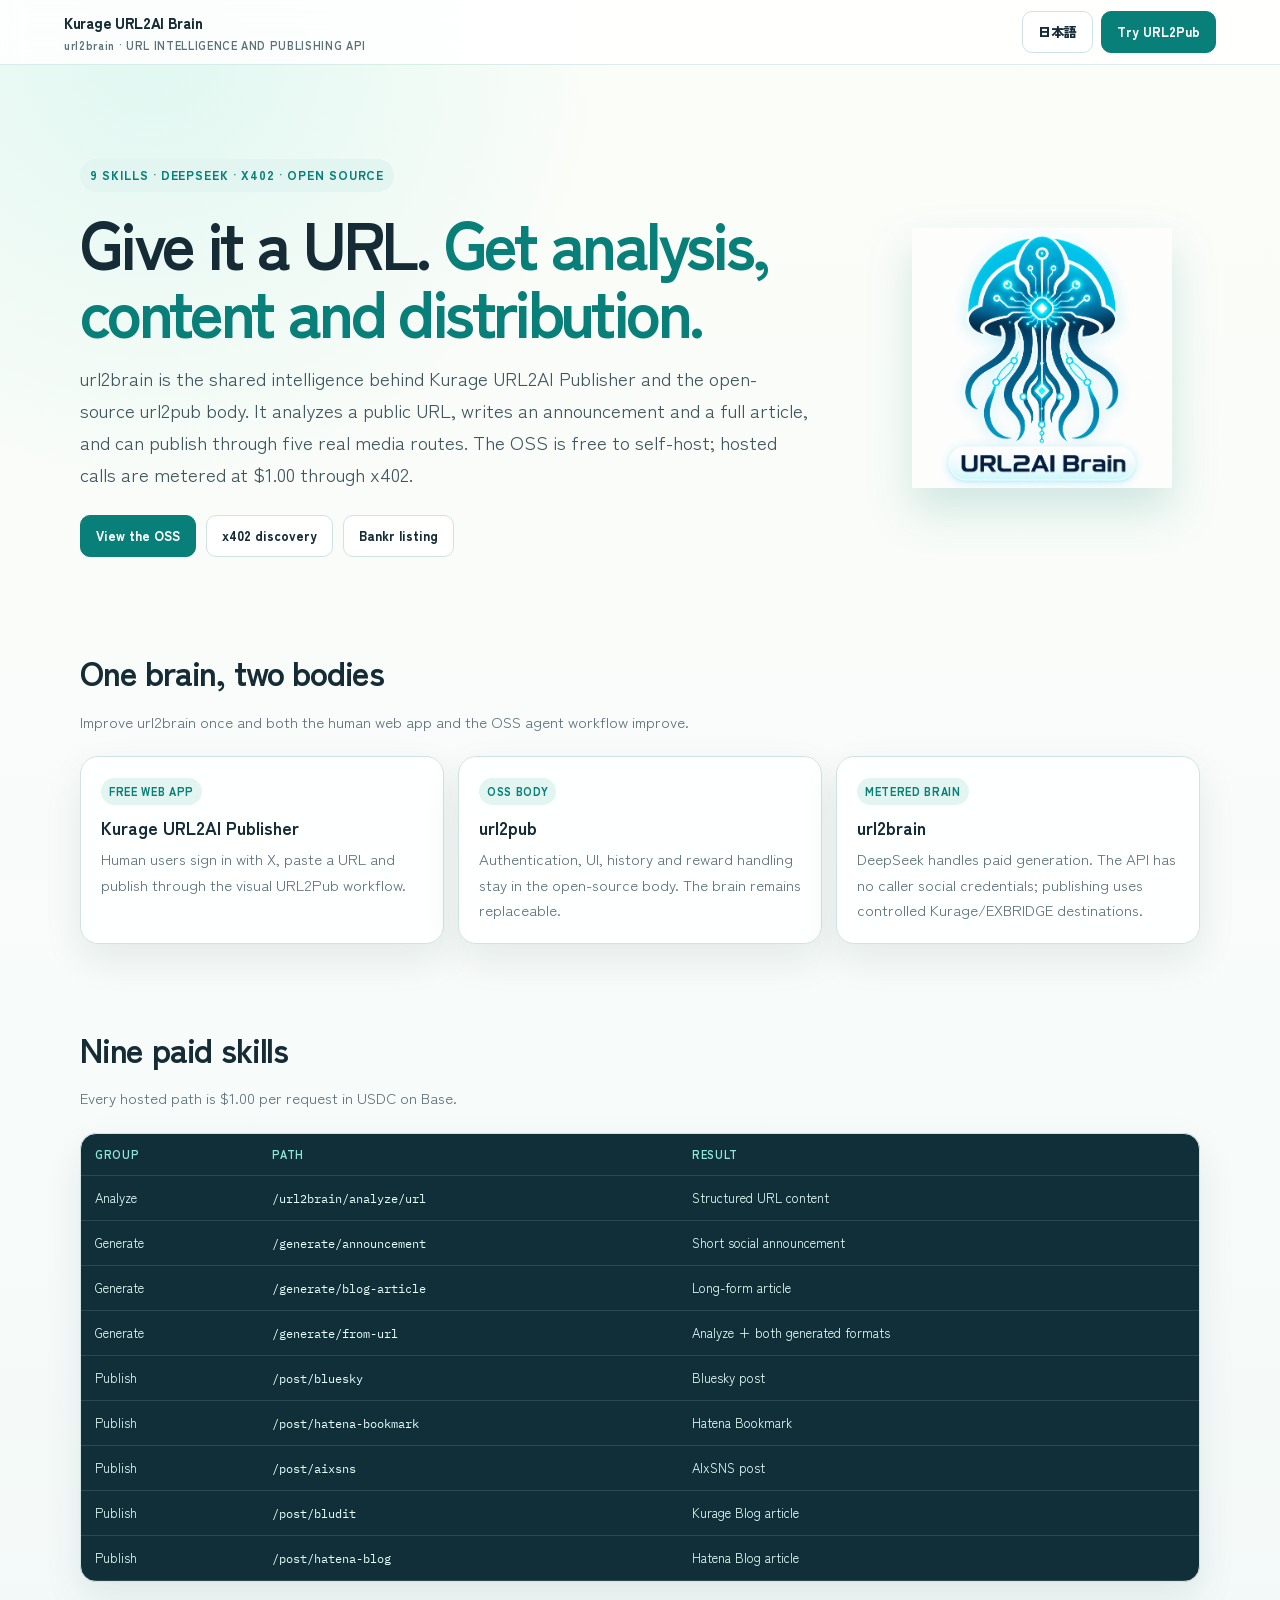
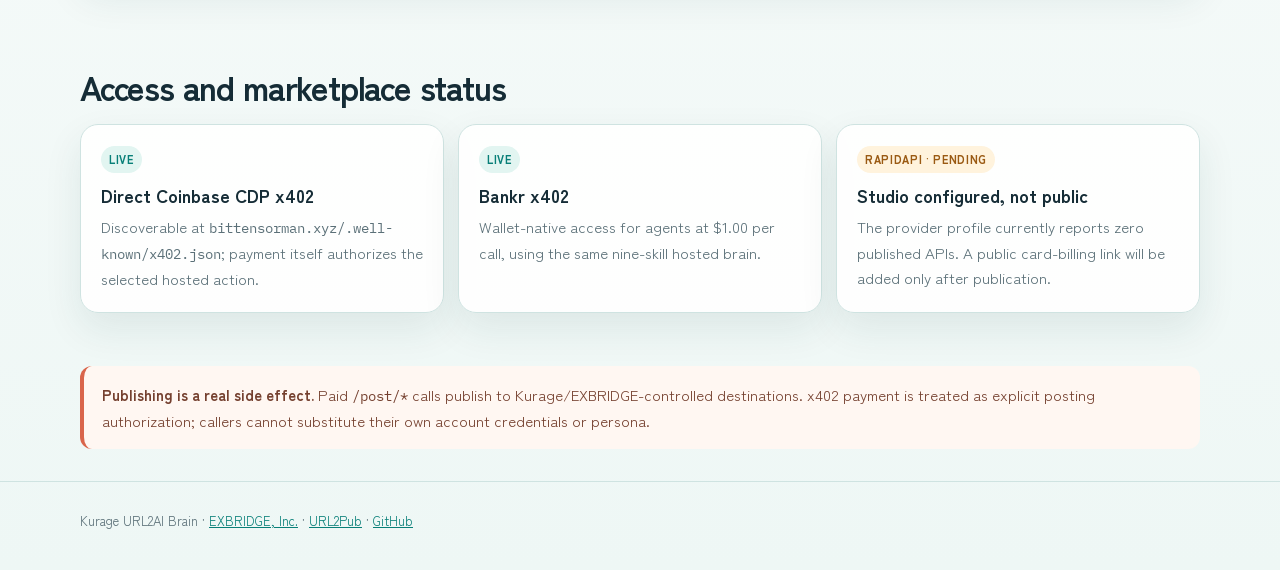
==== landing/index.html @ d59b26c5 "feat: add bilingual url2brain product landing" ====
<!doctype html>
<html lang="en">
<head>
<meta charset="utf-8">
<meta name="viewport" content="width=device-width,initial-scale=1">
<title>Kurage URL2AI Brain — URL analysis, content generation and publishing API</title>
<meta name="description" content="Nine URL intelligence and publishing skills: analyze a URL, generate announcements and articles, and publish through five media. Open source, DeepSeek-powered paid x402 API, and the brain behind URL2Pub.">
<link rel="canonical" href="https://url2brain.exbridge.jp/">
<link rel="alternate" hreflang="ja" href="https://url2brain.exbridge.jp/url2brain.html">
<meta property="og:title" content="Kurage URL2AI Brain">
<meta property="og:description" content="OSS body. DeepSeek-powered metered brain. Nine URL analysis, generation and publishing skills.">
<meta property="og:url" content="https://url2brain.exbridge.jp/">
<meta property="og:image" content="https://url2brain.exbridge.jp/assets/icon.png">
<link rel="preconnect" href="https://fonts.googleapis.com">
<link rel="preconnect" href="https://fonts.gstatic.com" crossorigin>
<link href="https://fonts.googleapis.com/css2?family=IBM+Plex+Mono:wght@500&family=Zen+Kaku+Gothic+New:wght@400;500;700;900&display=swap" rel="stylesheet">
<link rel="stylesheet" href="assets/style.css">
</head>
<body>
<header>
  <div class="brand">Kurage URL2AI Brain<small>url2brain · URL INTELLIGENCE AND PUBLISHING API</small></div>
  <nav class="nav">
    <a class="btn" href="url2brain.html">日本語</a>
    <a class="btn primary" href="https://url2ai.exbridge.jp/">Try URL2Pub</a>
  </nav>
</header>
<main class="wrap">
  <div class="hero">
    <div>
      <span class="eyebrow">9 SKILLS · DEEPSEEK · X402 · OPEN SOURCE</span>
      <h1>Give it a URL. <em>Get analysis, content and distribution.</em></h1>
      <p class="lead">url2brain is the shared intelligence behind Kurage URL2AI Publisher and the
      open-source url2pub body. It analyzes a public URL, writes an announcement and a full article,
      and can publish through five real media routes. The OSS is free to self-host; hosted calls are
      metered at $1.00 through x402.</p>
      <div class="actions">
        <a class="btn primary" href="https://github.com/katsushi2441/url2brain">View the OSS</a>
        <a class="btn" href="https://bittensorman.xyz/.well-known/x402.json">x402 discovery</a>
        <a class="btn" href="https://x402.bankr.bot/0x444fadbd6e1fed0cfbf7613b6c9f91b9021eecbd/url2brain">Bankr listing</a>
      </div>
    </div>
    <img src="assets/icon.png" alt="Kurage URL2AI Brain icon">
  </div>

  <section>
    <h2>One brain, two bodies</h2>
    <p class="sub">Improve url2brain once and both the human web app and the OSS agent workflow improve.</p>
    <div class="grid">
      <article class="card"><span class="tag">FREE WEB APP</span><h3>Kurage URL2AI Publisher</h3><p>Human users sign in with X, paste a URL and publish through the visual URL2Pub workflow.</p></article>
      <article class="card"><span class="tag">OSS BODY</span><h3>url2pub</h3><p>Authentication, UI, history and reward handling stay in the open-source body. The brain remains replaceable.</p></article>
      <article class="card"><span class="tag">METERED BRAIN</span><h3>url2brain</h3><p>DeepSeek handles paid generation. The API has no caller social credentials; publishing uses controlled Kurage/EXBRIDGE destinations.</p></article>
    </div>
  </section>

  <section>
    <h2>Nine paid skills</h2>
    <p class="sub">Every hosted path is $1.00 per request in USDC on Base.</p>
    <div class="paths">
      <table>
        <thead><tr><th>Group</th><th>Path</th><th>Result</th></tr></thead>
        <tbody>
          <tr><td>Analyze</td><td><code>/url2brain/analyze/url</code></td><td>Structured URL content</td></tr>
          <tr><td>Generate</td><td><code>/generate/announcement</code></td><td>Short social announcement</td></tr>
          <tr><td>Generate</td><td><code>/generate/blog-article</code></td><td>Long-form article</td></tr>
          <tr><td>Generate</td><td><code>/generate/from-url</code></td><td>Analyze + both generated formats</td></tr>
          <tr><td>Publish</td><td><code>/post/bluesky</code></td><td>Bluesky post</td></tr>
          <tr><td>Publish</td><td><code>/post/hatena-bookmark</code></td><td>Hatena Bookmark</td></tr>
          <tr><td>Publish</td><td><code>/post/aixsns</code></td><td>AIxSNS post</td></tr>
          <tr><td>Publish</td><td><code>/post/bludit</code></td><td>Kurage Blog article</td></tr>
          <tr><td>Publish</td><td><code>/post/hatena-blog</code></td><td>Hatena Blog article</td></tr>
        </tbody>
      </table>
    </div>
  </section>

  <section>
    <h2>Access and marketplace status</h2>
    <div class="grid">
      <article class="card"><span class="tag">LIVE</span><h3>Direct Coinbase CDP x402</h3><p>Discoverable at <code>bittensorman.xyz/.well-known/x402.json</code>; payment itself authorizes the selected hosted action.</p></article>
      <article class="card"><span class="tag">LIVE</span><h3>Bankr x402</h3><p>Wallet-native access for agents at $1.00 per call, using the same nine-skill hosted brain.</p></article>
      <article class="card"><span class="tag pending">RAPIDAPI · PENDING</span><h3>Studio configured, not public</h3><p>The provider profile currently reports zero published APIs. A public card-billing link will be added only after publication.</p></article>
    </div>
  </section>

  <p class="notice"><strong>Publishing is a real side effect.</strong> Paid <code>/post/*</code>
  calls publish to Kurage/EXBRIDGE-controlled destinations. x402 payment is treated as explicit
  posting authorization; callers cannot substitute their own account credentials or persona.</p>
</main>
<footer><div class="wrap">Kurage URL2AI Brain · <a href="https://exbridge.jp/">EXBRIDGE, Inc.</a> · <a href="https://url2ai.exbridge.jp/">URL2Pub</a> · <a href="https://github.com/katsushi2441/url2brain">GitHub</a></div></footer>
</body>
</html>
---- landing/assets/style.css ----
:root {
  --paper: #f7fbfa;
  --surface: #ffffff;
  --ink: #152c36;
  --muted: #5b7078;
  --line: #cfe3e1;
  --accent: #087f78;
  --accent-soft: #e2f5f1;
  --navy: #173f5f;
  --coral: #d9654b;
  --shadow: 0 16px 38px rgba(18, 67, 70, .09);
}
* { box-sizing: border-box; }
html { scroll-behavior: smooth; }
body {
  margin: 0;
  color: var(--ink);
  background:
    radial-gradient(circle at 12% 2%, rgba(45, 212, 191, .13), transparent 28rem),
    linear-gradient(180deg, #fbfdf8 0%, var(--paper) 56%, #eef7f5 100%);
  font-family: "Zen Kaku Gothic New", sans-serif;
  font-size: 15px;
  line-height: 1.7;
}
a { color: var(--accent); }
header {
  min-height: 62px;
  display: flex;
  align-items: center;
  justify-content: space-between;
  gap: 20px;
  padding: 10px clamp(20px, 5vw, 72px);
  border-bottom: 1px solid rgba(8, 127, 120, .15);
  background: rgba(255, 255, 255, .86);
  backdrop-filter: blur(12px);
}
.brand { font-weight: 900; letter-spacing: -.02em; }
.brand small { display: block; color: var(--muted); font-size: 11px; font-weight: 600; letter-spacing: .06em; }
.nav { display: flex; gap: 8px; flex-wrap: wrap; }
.wrap { width: min(1120px, calc(100% - 32px)); margin: 0 auto; }
.hero {
  display: grid;
  grid-template-columns: 1.5fr .65fr;
  align-items: center;
  gap: clamp(24px, 6vw, 72px);
  padding: clamp(54px, 8vw, 94px) 0 48px;
}
.eyebrow {
  display: inline-flex;
  align-items: center;
  gap: 8px;
  padding: 6px 10px;
  border-radius: 999px;
  background: var(--accent-soft);
  color: var(--accent);
  font-size: 12px;
  font-weight: 800;
  letter-spacing: .08em;
}
h1 { margin: 16px 0 18px; font-size: clamp(36px, 5.5vw, 66px); line-height: 1.03; letter-spacing: -.055em; }
h1 em { color: var(--accent); font-style: normal; }
.lead { max-width: 760px; margin: 0; color: #3d555e; font-size: clamp(16px, 1.6vw, 19px); }
.hero img {
  display: block;
  width: min(100%, 260px);
  margin: auto;
  filter: drop-shadow(0 22px 22px rgba(8, 127, 120, .17));
}
.actions { display: flex; gap: 10px; flex-wrap: wrap; margin-top: 24px; }
.btn {
  display: inline-flex;
  align-items: center;
  min-height: 40px;
  padding: 9px 15px;
  border: 1px solid var(--line);
  border-radius: 10px;
  background: var(--surface);
  color: var(--ink);
  font-size: 13px;
  font-weight: 800;
  text-decoration: none;
}
.btn.primary { border-color: var(--accent); background: var(--accent); color: #fff; }
section { padding: 38px 0; }
h2 { margin: 0 0 8px; font-size: clamp(24px, 3vw, 34px); letter-spacing: -.035em; }
.sub { margin: 0 0 22px; color: var(--muted); }
.grid { display: grid; grid-template-columns: repeat(3, 1fr); gap: 14px; }
.card {
  min-width: 0;
  padding: 20px;
  border: 1px solid var(--line);
  border-radius: 18px;
  background: rgba(255, 255, 255, .93);
  box-shadow: var(--shadow);
}
.card h3 { margin: 10px 0 7px; font-size: 18px; line-height: 1.35; }
.card p { margin: 0; color: var(--muted); }
.tag {
  display: inline-block;
  padding: 4px 8px;
  border-radius: 999px;
  background: var(--accent-soft);
  color: var(--accent);
  font-size: 11px;
  font-weight: 900;
  letter-spacing: .06em;
}
.tag.pending { background: #fff3dd; color: #9a5a13; }
.paths {
  overflow-x: auto;
  border: 1px solid var(--line);
  border-radius: 16px;
  background: #102f38;
  color: #e9fffb;
  box-shadow: var(--shadow);
}
table { width: 100%; border-collapse: collapse; min-width: 720px; }
th, td { padding: 11px 14px; border-bottom: 1px solid rgba(255,255,255,.12); text-align: left; font-size: 13px; }
th { color: #8ee8dc; font-size: 11px; letter-spacing: .06em; text-transform: uppercase; }
code { font-family: "IBM Plex Mono", monospace; font-size: .9em; overflow-wrap: anywhere; }
.notice {
  padding: 16px 18px;
  border-left: 4px solid var(--coral);
  border-radius: 12px;
  background: #fff7f2;
  color: #75402f;
}
footer { margin-top: 32px; padding: 28px 0 38px; border-top: 1px solid var(--line); color: var(--muted); font-size: 13px; }
@media (max-width: 760px) {
  .hero { grid-template-columns: 1fr; padding-top: 42px; }
  .hero img { width: 170px; }
  .grid { grid-template-columns: 1fr; }
  header { align-items: flex-start; }
}
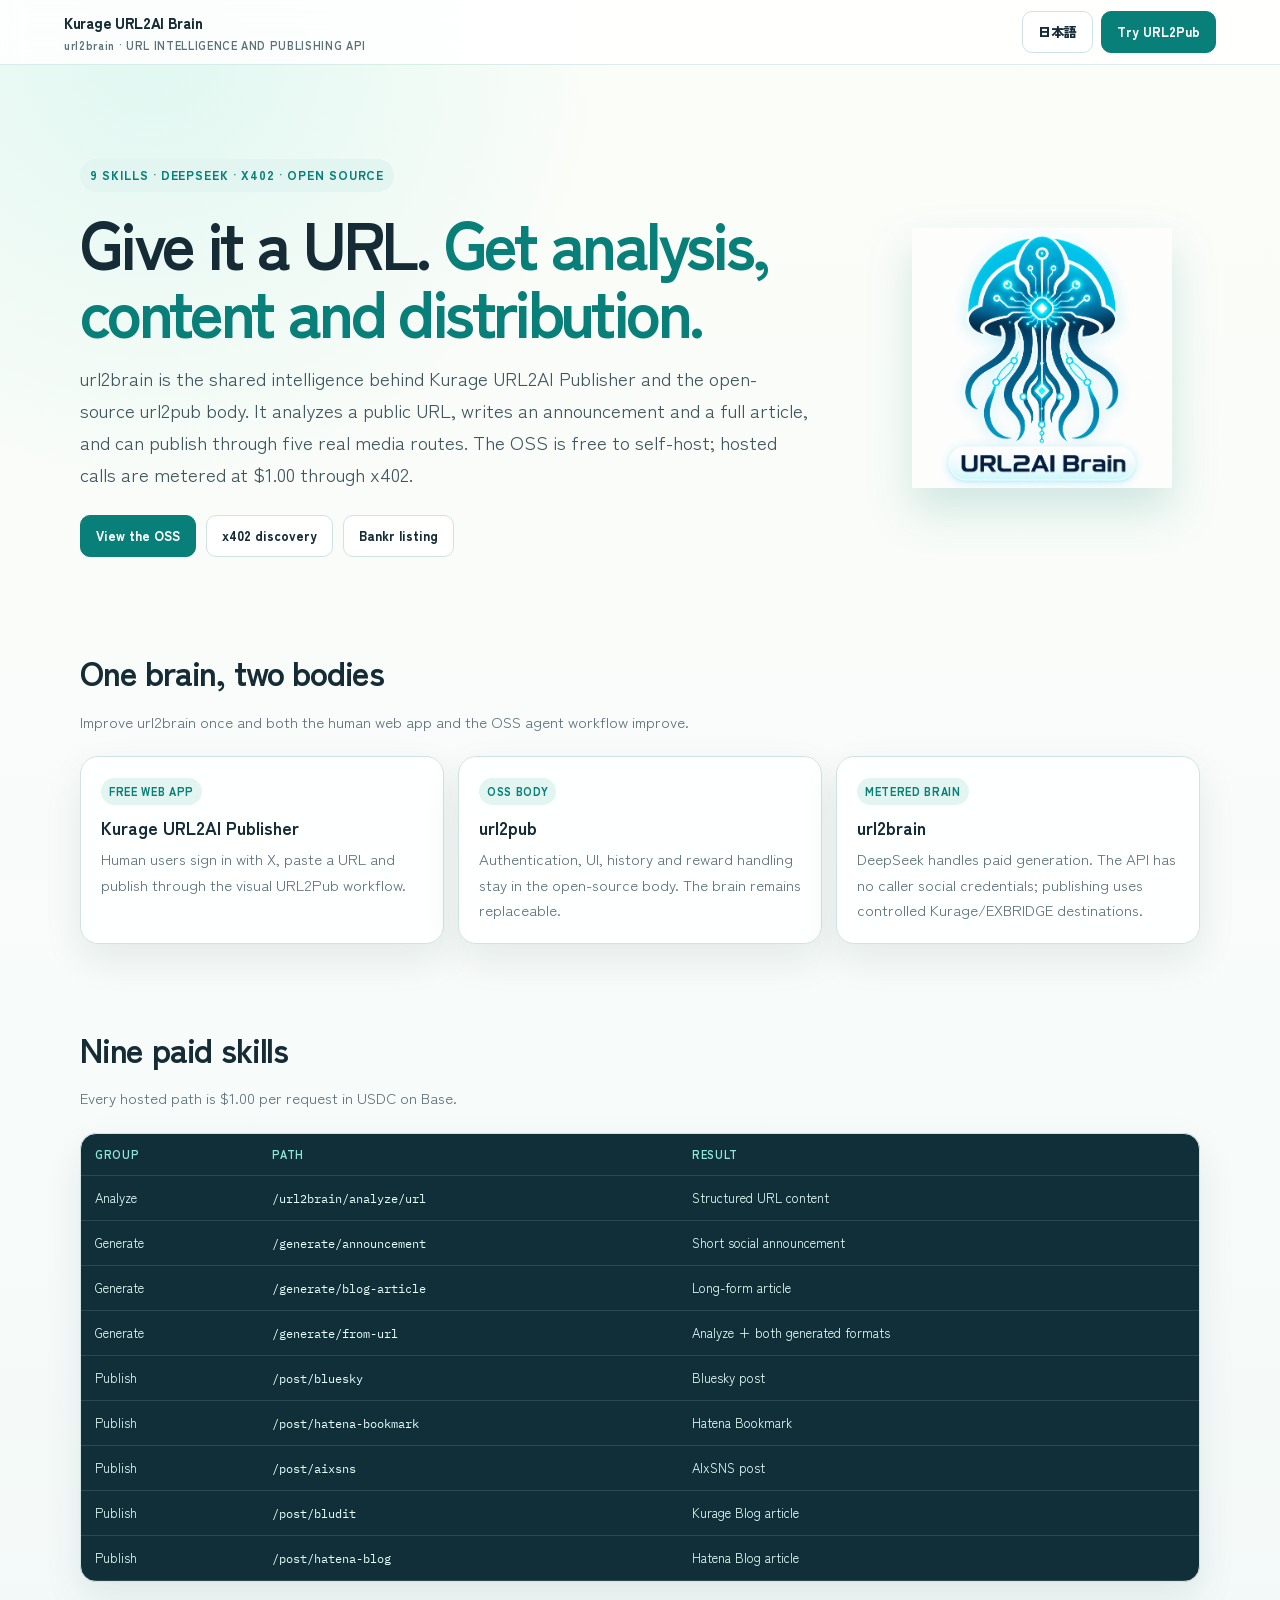
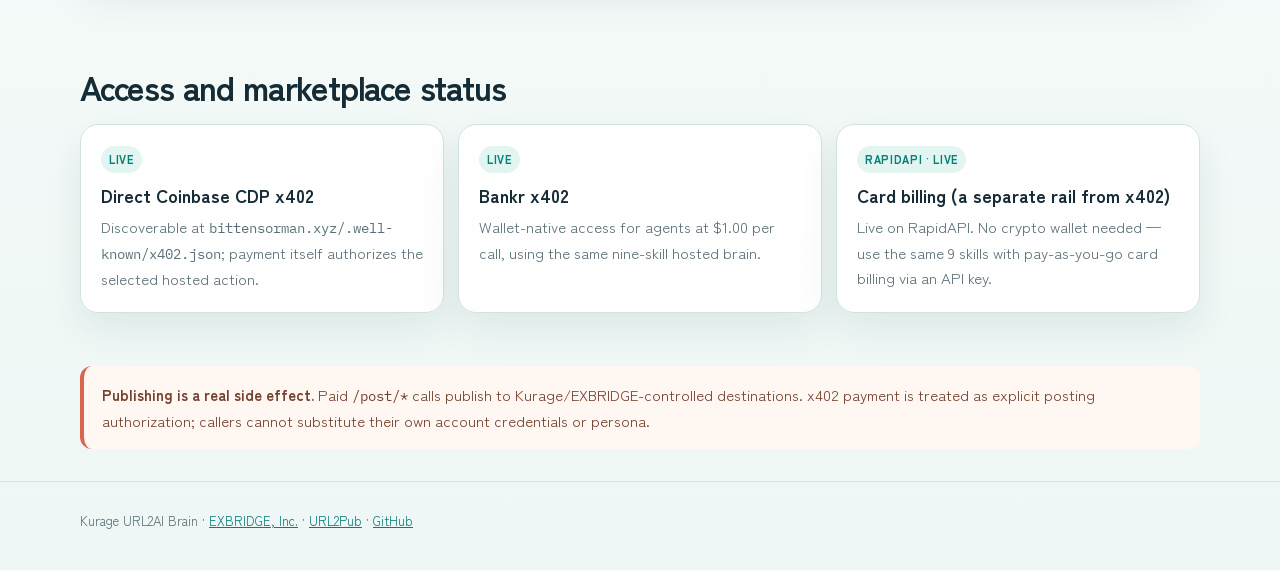
==== commit f5ec91a4: "url2brain LP: RapidAPIを公開中に更新(準備中/PENDING表記を撤去・日英) Co-Authored-By: Claude Opus 4.8 <noreply@anthropi" ====
--- a/landing/index.html
+++ b/landing/index.html
@@ -78,7 +78,7 @@
     <div class="grid">
       <article class="card"><span class="tag">LIVE</span><h3>Direct Coinbase CDP x402</h3><p>Discoverable at <code>bittensorman.xyz/.well-known/x402.json</code>; payment itself authorizes the selected hosted action.</p></article>
       <article class="card"><span class="tag">LIVE</span><h3>Bankr x402</h3><p>Wallet-native access for agents at $1.00 per call, using the same nine-skill hosted brain.</p></article>
-      <article class="card"><span class="tag pending">RAPIDAPI · PENDING</span><h3>Studio configured, not public</h3><p>The provider profile currently reports zero published APIs. A public card-billing link will be added only after publication.</p></article>
+      <article class="card"><span class="tag">RAPIDAPI · LIVE</span><h3>Card billing (a separate rail from x402)</h3><p>Live on RapidAPI. No crypto wallet needed — use the same 9 skills with pay-as-you-go card billing via an API key.</p></article>
     </div>
   </section>
 
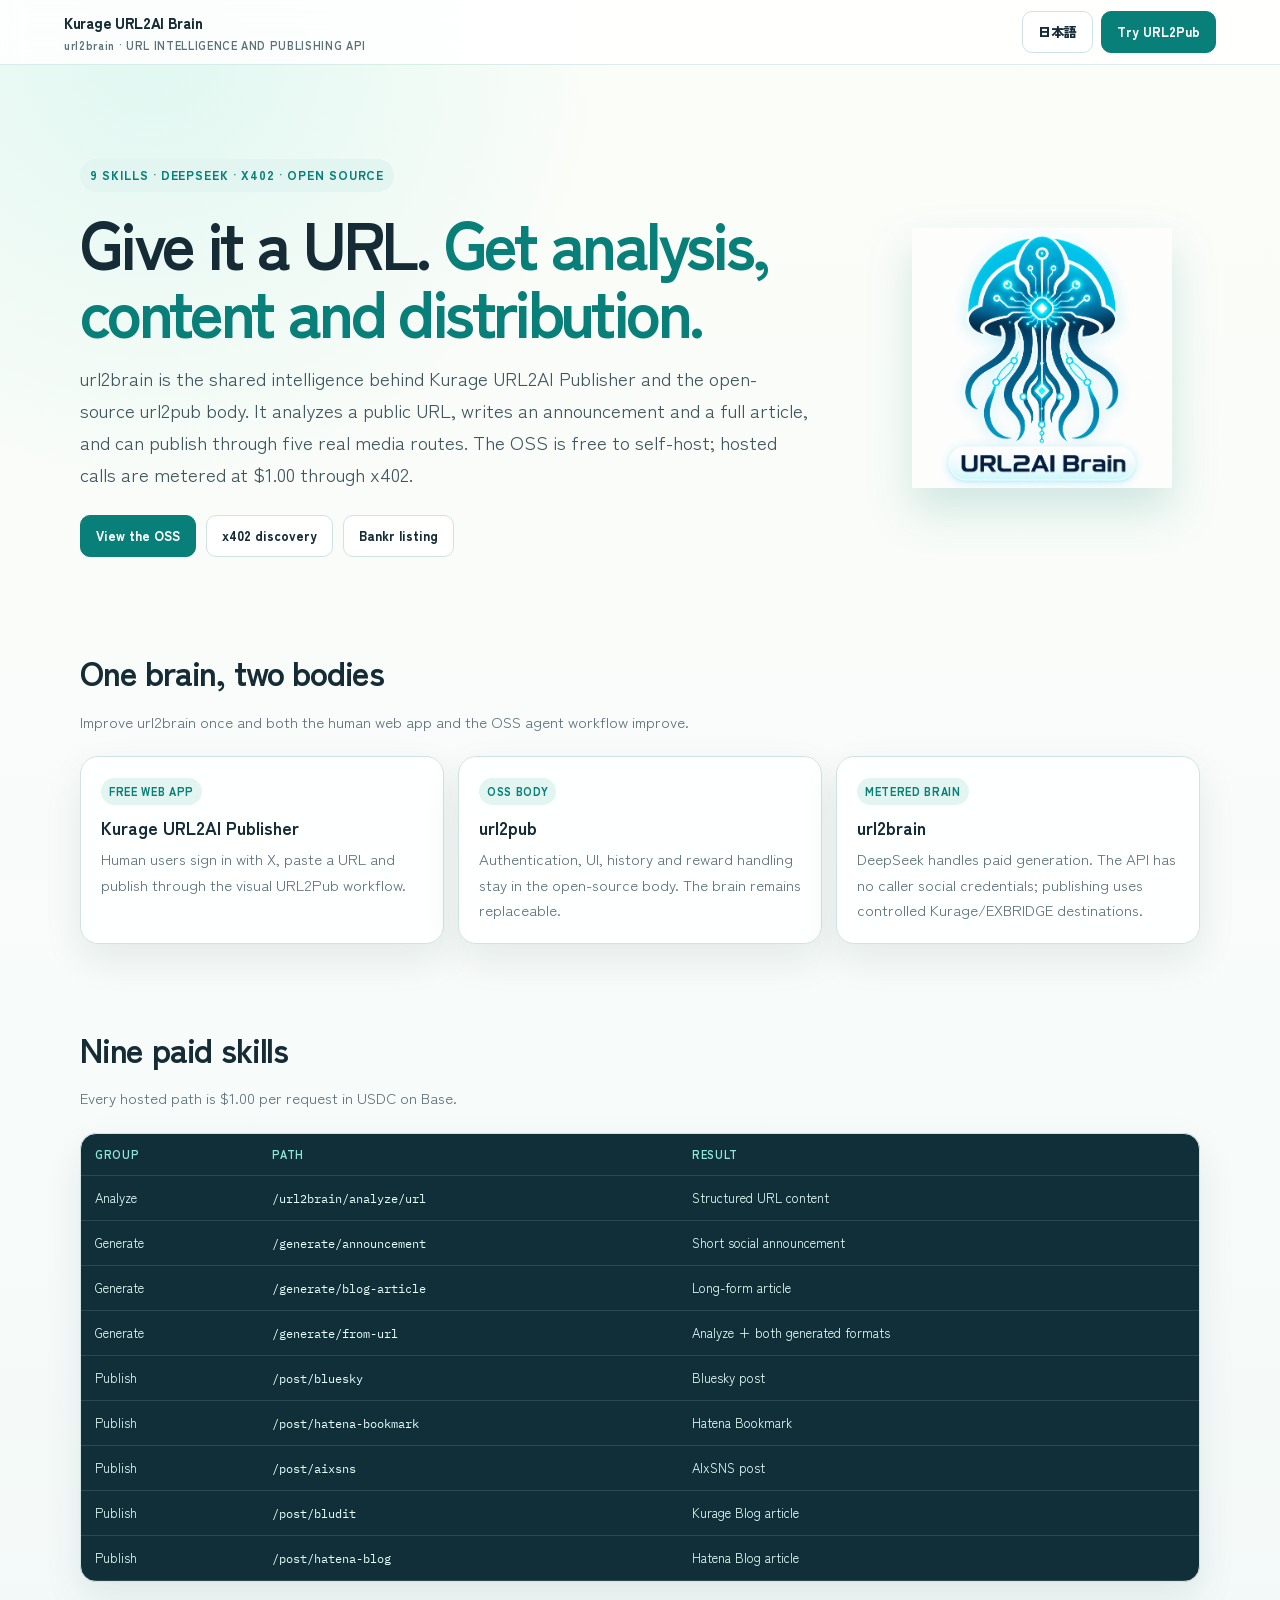
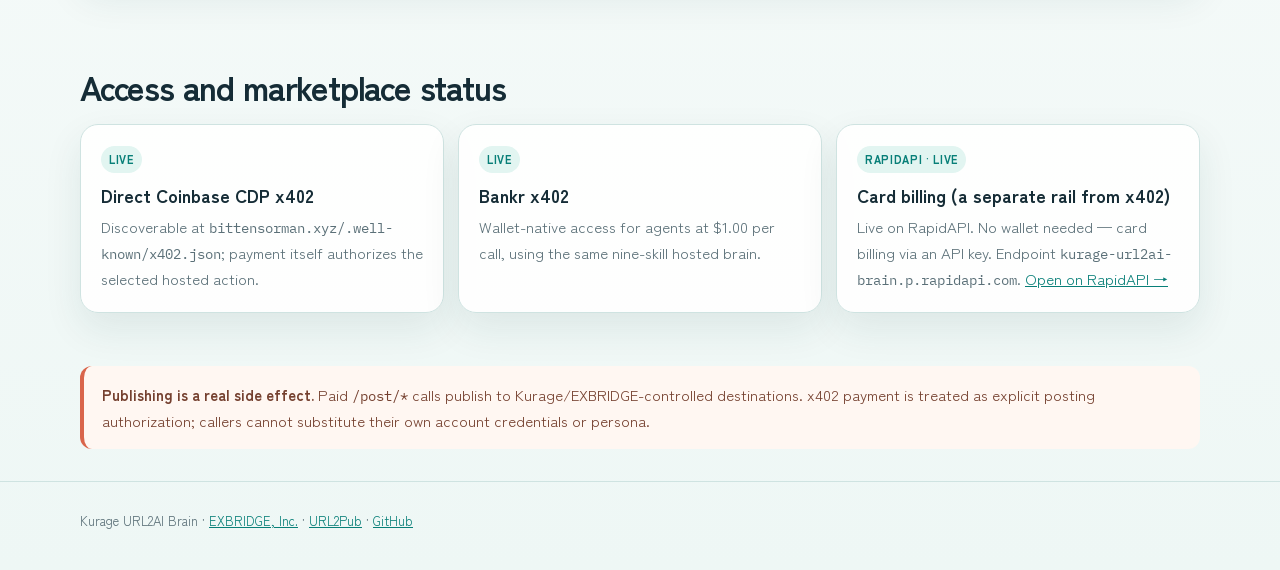
==== commit 98fc7707: "url2brain LP: RapidAPIの実利用URL(エンドポイントホスト+Hub掲載ページ)を追記 Co-Authored-By: Claude Opus 4.8 <noreply@anthr" ====
--- a/landing/index.html
+++ b/landing/index.html
@@ -78,7 +78,7 @@
     <div class="grid">
       <article class="card"><span class="tag">LIVE</span><h3>Direct Coinbase CDP x402</h3><p>Discoverable at <code>bittensorman.xyz/.well-known/x402.json</code>; payment itself authorizes the selected hosted action.</p></article>
       <article class="card"><span class="tag">LIVE</span><h3>Bankr x402</h3><p>Wallet-native access for agents at $1.00 per call, using the same nine-skill hosted brain.</p></article>
-      <article class="card"><span class="tag">RAPIDAPI · LIVE</span><h3>Card billing (a separate rail from x402)</h3><p>Live on RapidAPI. No crypto wallet needed — use the same 9 skills with pay-as-you-go card billing via an API key.</p></article>
+      <article class="card"><span class="tag">RAPIDAPI · LIVE</span><h3>Card billing (a separate rail from x402)</h3><p>Live on RapidAPI. No wallet needed — card billing via an API key. Endpoint <code>kurage-url2ai-brain.p.rapidapi.com</code>. <a href="https://rapidapi.com/katsushi2441/api/kurage-url2ai-brain" target="_blank" rel="noopener">Open on RapidAPI →</a></p></article>
     </div>
   </section>
 
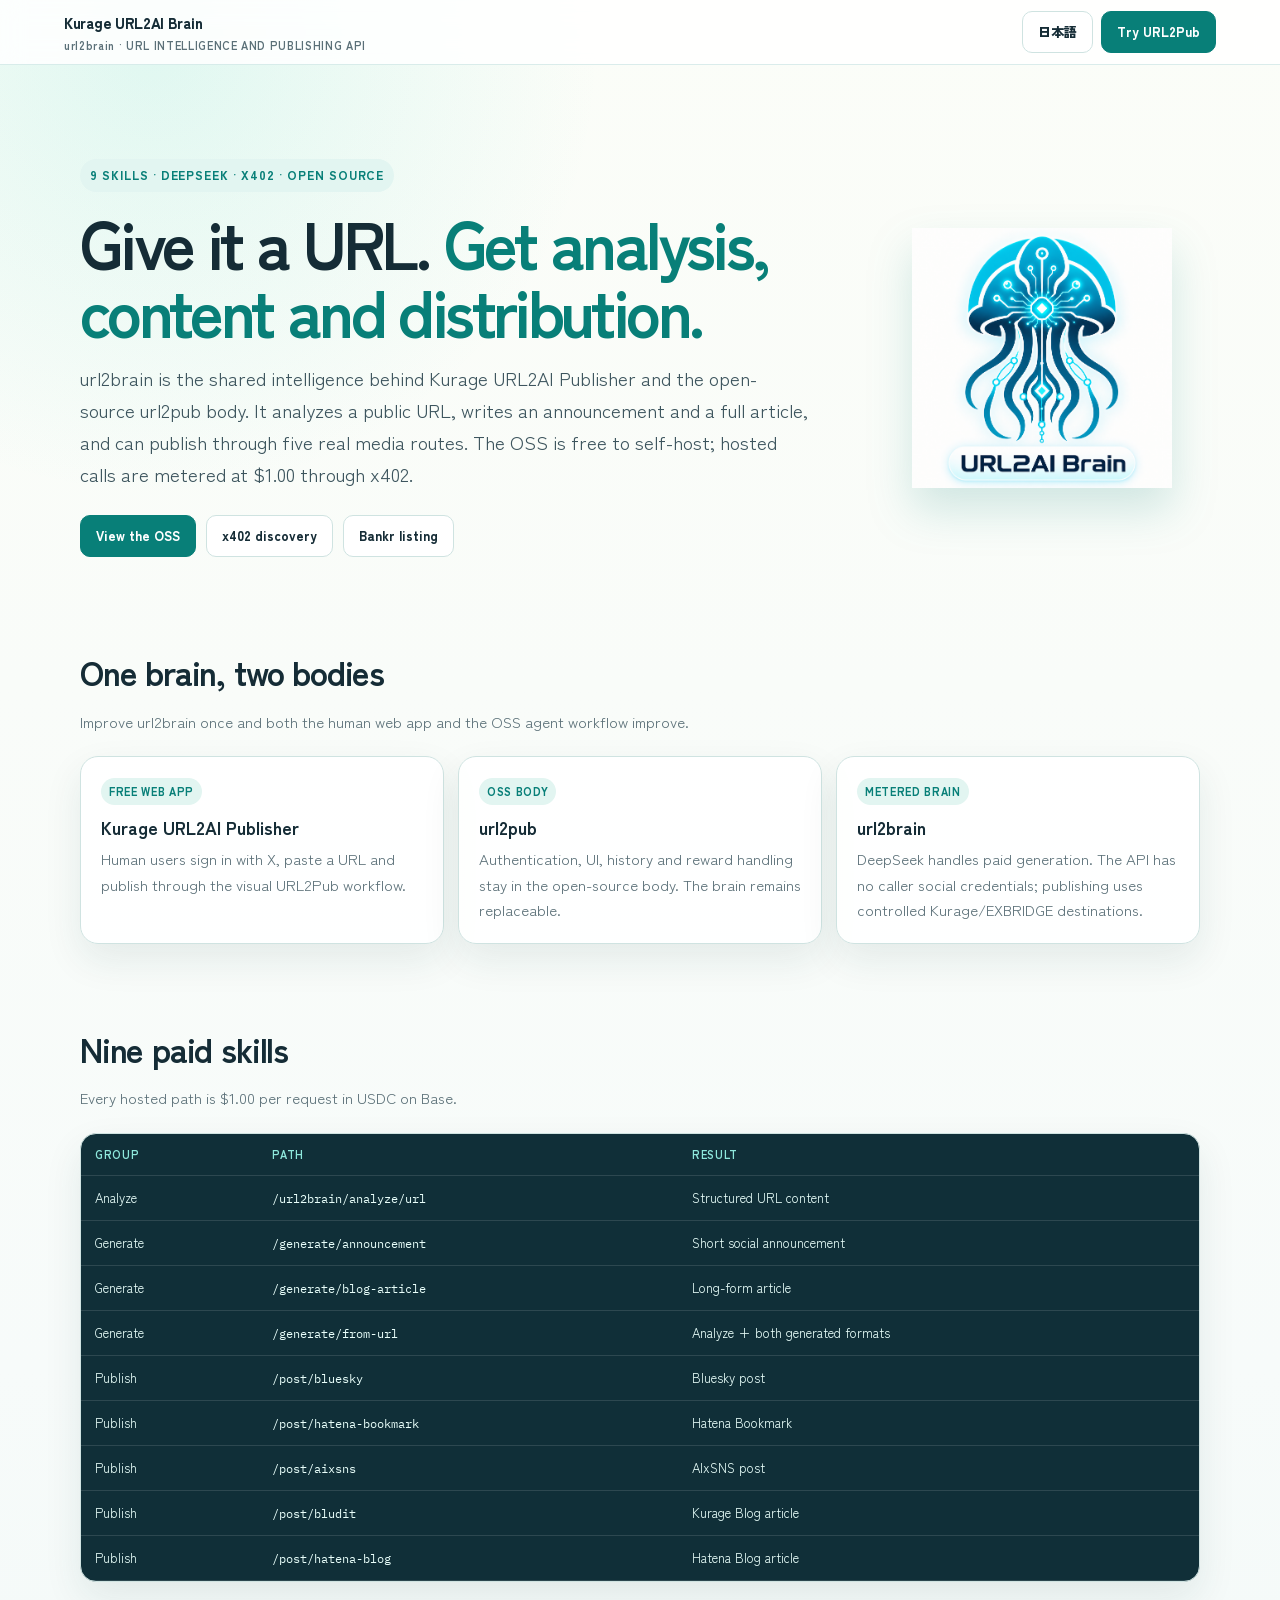
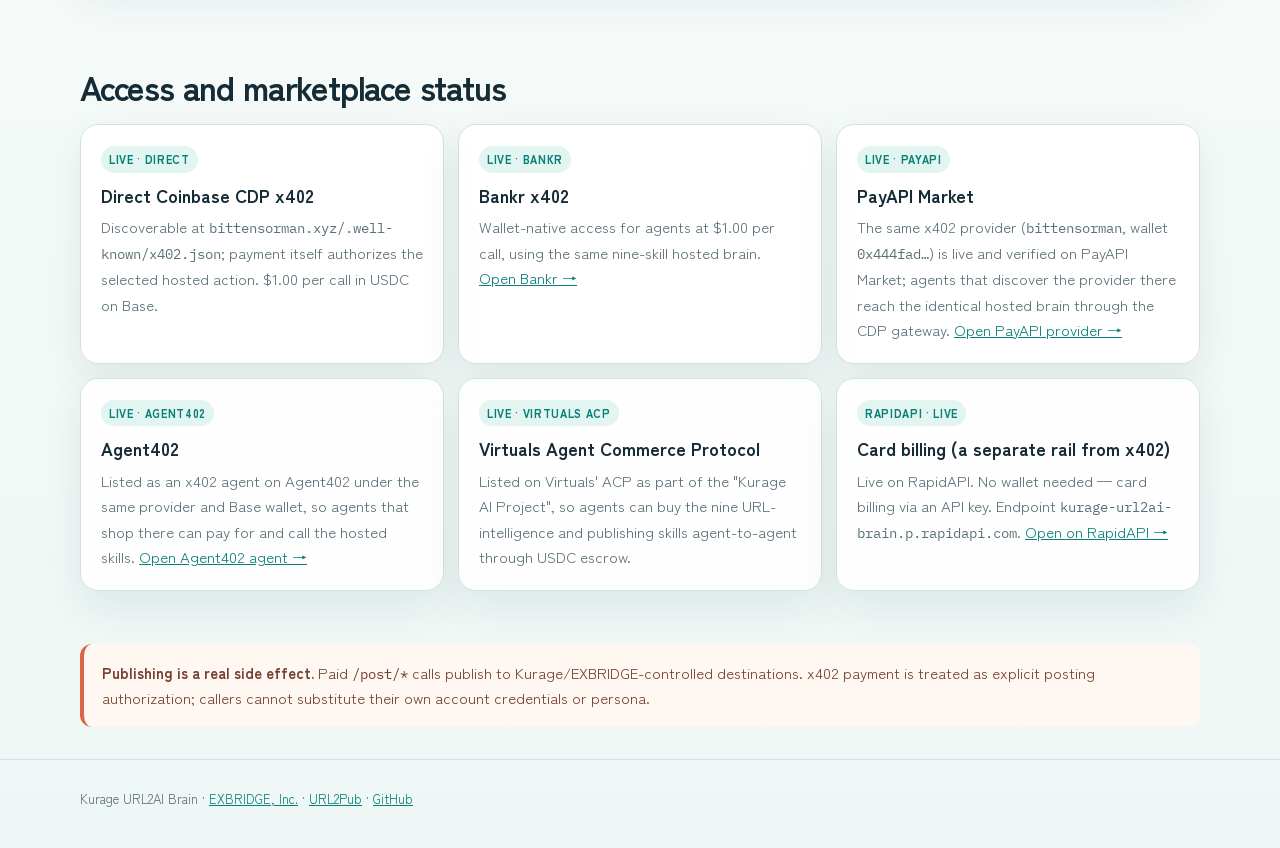
==== commit 79044ec5: "landing: list all x402 marketplaces (PayAPI/Agent402/JPYC/Virtuals ACP) on LP Add the full set of re" ====
--- a/landing/index.html
+++ b/landing/index.html
@@ -76,8 +76,11 @@
   <section>
     <h2>Access and marketplace status</h2>
     <div class="grid">
-      <article class="card"><span class="tag">LIVE</span><h3>Direct Coinbase CDP x402</h3><p>Discoverable at <code>bittensorman.xyz/.well-known/x402.json</code>; payment itself authorizes the selected hosted action.</p></article>
-      <article class="card"><span class="tag">LIVE</span><h3>Bankr x402</h3><p>Wallet-native access for agents at $1.00 per call, using the same nine-skill hosted brain.</p></article>
+      <article class="card"><span class="tag">LIVE · DIRECT</span><h3>Direct Coinbase CDP x402</h3><p>Discoverable at <code>bittensorman.xyz/.well-known/x402.json</code>; payment itself authorizes the selected hosted action. $1.00 per call in USDC on Base.</p></article>
+      <article class="card"><span class="tag">LIVE · BANKR</span><h3>Bankr x402</h3><p>Wallet-native access for agents at $1.00 per call, using the same nine-skill hosted brain. <a href="https://x402.bankr.bot/0x444fadbd6e1fed0cfbf7613b6c9f91b9021eecbd/url2brain" target="_blank" rel="noopener">Open Bankr →</a></p></article>
+      <article class="card"><span class="tag">LIVE · PAYAPI</span><h3>PayAPI Market</h3><p>The same x402 provider (<code>bittensorman</code>, wallet <code>0x444fad…</code>) is live and verified on PayAPI Market; agents that discover the provider there reach the identical hosted brain through the CDP gateway. <a href="https://payapi.market/provider/bittensorman" target="_blank" rel="noopener">Open PayAPI provider →</a></p></article>
+      <article class="card"><span class="tag">LIVE · AGENT402</span><h3>Agent402</h3><p>Listed as an x402 agent on Agent402 under the same provider and Base wallet, so agents that shop there can pay for and call the hosted skills. <a href="https://agent402.app/agents/42d997f9-a6ee-4a91-8e51-454d0a66dae0" target="_blank" rel="noopener">Open Agent402 agent →</a></p></article>
+      <article class="card"><span class="tag">LIVE · VIRTUALS ACP</span><h3>Virtuals Agent Commerce Protocol</h3><p>Listed on Virtuals' ACP as part of the "Kurage AI Project", so agents can buy the nine URL-intelligence and publishing skills agent-to-agent through USDC escrow.</p></article>
       <article class="card"><span class="tag">RAPIDAPI · LIVE</span><h3>Card billing (a separate rail from x402)</h3><p>Live on RapidAPI. No wallet needed — card billing via an API key. Endpoint <code>kurage-url2ai-brain.p.rapidapi.com</code>. <a href="https://rapidapi.com/katsushi2441/api/kurage-url2ai-brain" target="_blank" rel="noopener">Open on RapidAPI →</a></p></article>
     </div>
   </section>
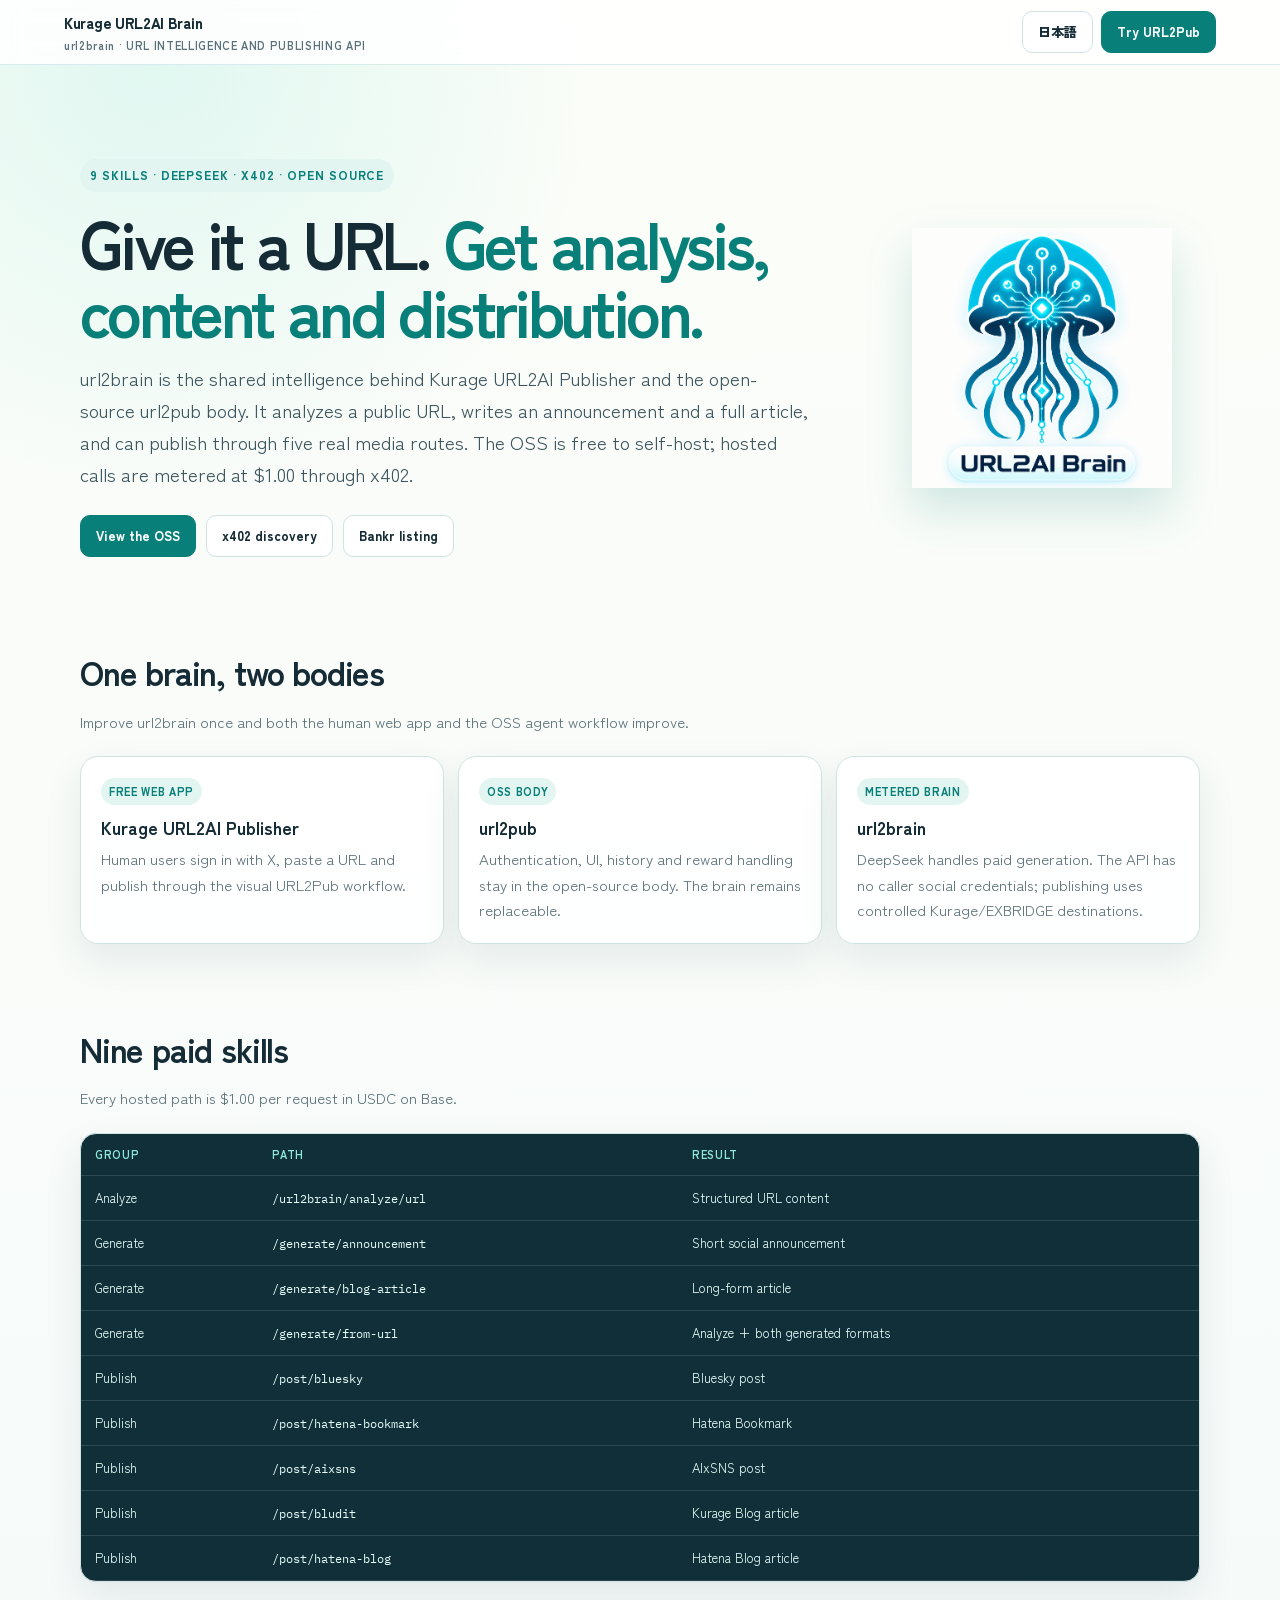
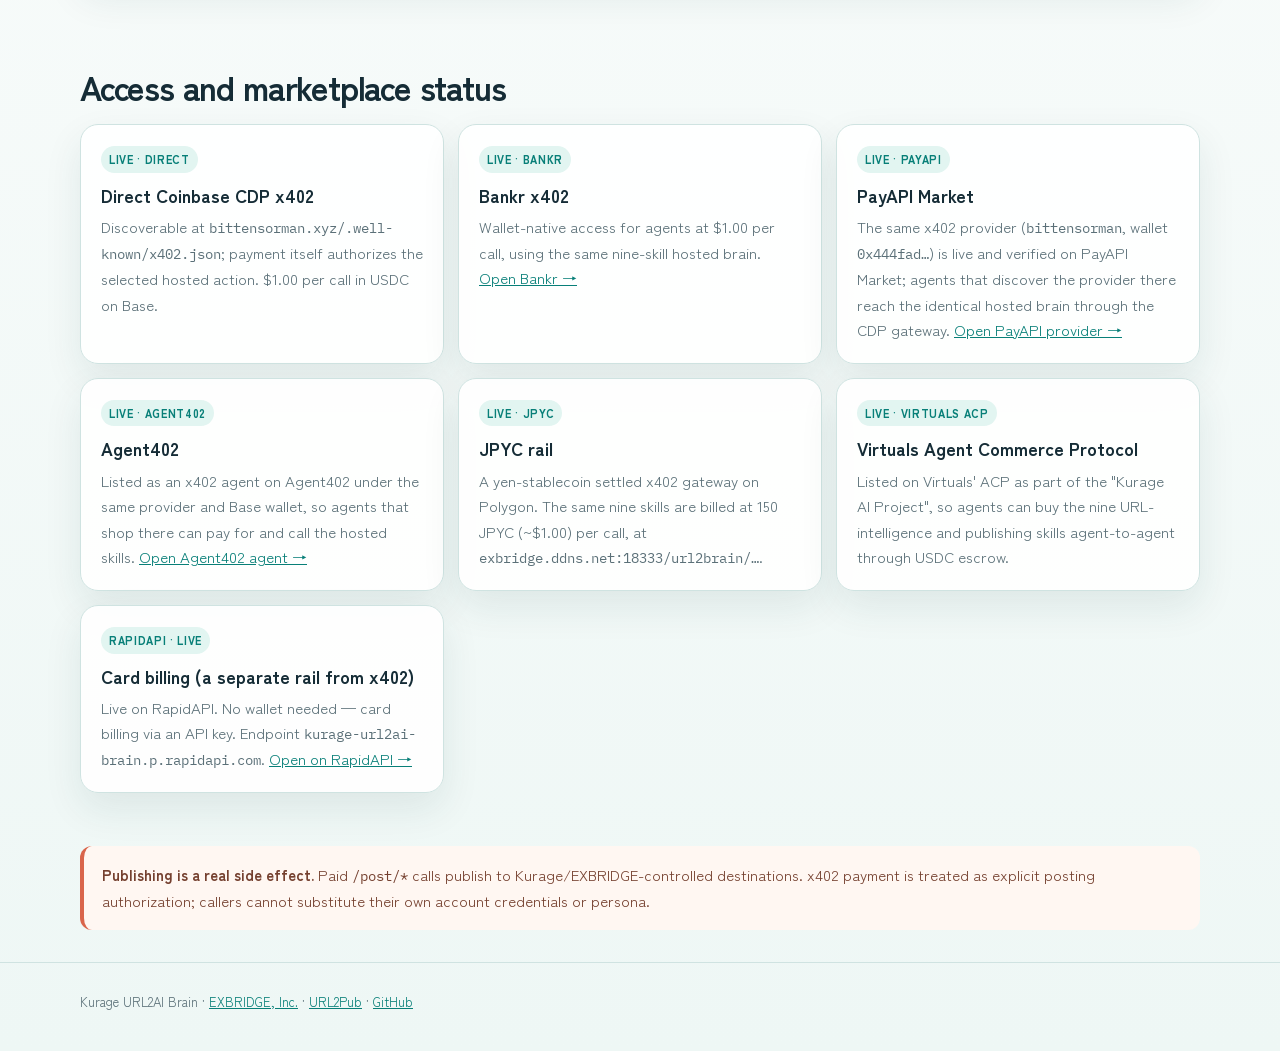
==== commit a4510f02: "landing: add live JPYC rail (:18333, 150 JPYC) to url2brain LP (ja/en) The url2brain JPYC x402 gatew" ====
--- a/landing/index.html
+++ b/landing/index.html
@@ -80,6 +80,7 @@
       <article class="card"><span class="tag">LIVE · BANKR</span><h3>Bankr x402</h3><p>Wallet-native access for agents at $1.00 per call, using the same nine-skill hosted brain. <a href="https://x402.bankr.bot/0x444fadbd6e1fed0cfbf7613b6c9f91b9021eecbd/url2brain" target="_blank" rel="noopener">Open Bankr →</a></p></article>
       <article class="card"><span class="tag">LIVE · PAYAPI</span><h3>PayAPI Market</h3><p>The same x402 provider (<code>bittensorman</code>, wallet <code>0x444fad…</code>) is live and verified on PayAPI Market; agents that discover the provider there reach the identical hosted brain through the CDP gateway. <a href="https://payapi.market/provider/bittensorman" target="_blank" rel="noopener">Open PayAPI provider →</a></p></article>
       <article class="card"><span class="tag">LIVE · AGENT402</span><h3>Agent402</h3><p>Listed as an x402 agent on Agent402 under the same provider and Base wallet, so agents that shop there can pay for and call the hosted skills. <a href="https://agent402.app/agents/42d997f9-a6ee-4a91-8e51-454d0a66dae0" target="_blank" rel="noopener">Open Agent402 agent →</a></p></article>
+      <article class="card"><span class="tag">LIVE · JPYC</span><h3>JPYC rail</h3><p>A yen-stablecoin settled x402 gateway on Polygon. The same nine skills are billed at 150 JPYC (~$1.00) per call, at <code>exbridge.ddns.net:18333/url2brain/…</code>.</p></article>
       <article class="card"><span class="tag">LIVE · VIRTUALS ACP</span><h3>Virtuals Agent Commerce Protocol</h3><p>Listed on Virtuals' ACP as part of the "Kurage AI Project", so agents can buy the nine URL-intelligence and publishing skills agent-to-agent through USDC escrow.</p></article>
       <article class="card"><span class="tag">RAPIDAPI · LIVE</span><h3>Card billing (a separate rail from x402)</h3><p>Live on RapidAPI. No wallet needed — card billing via an API key. Endpoint <code>kurage-url2ai-brain.p.rapidapi.com</code>. <a href="https://rapidapi.com/katsushi2441/api/kurage-url2ai-brain" target="_blank" rel="noopener">Open on RapidAPI →</a></p></article>
     </div>
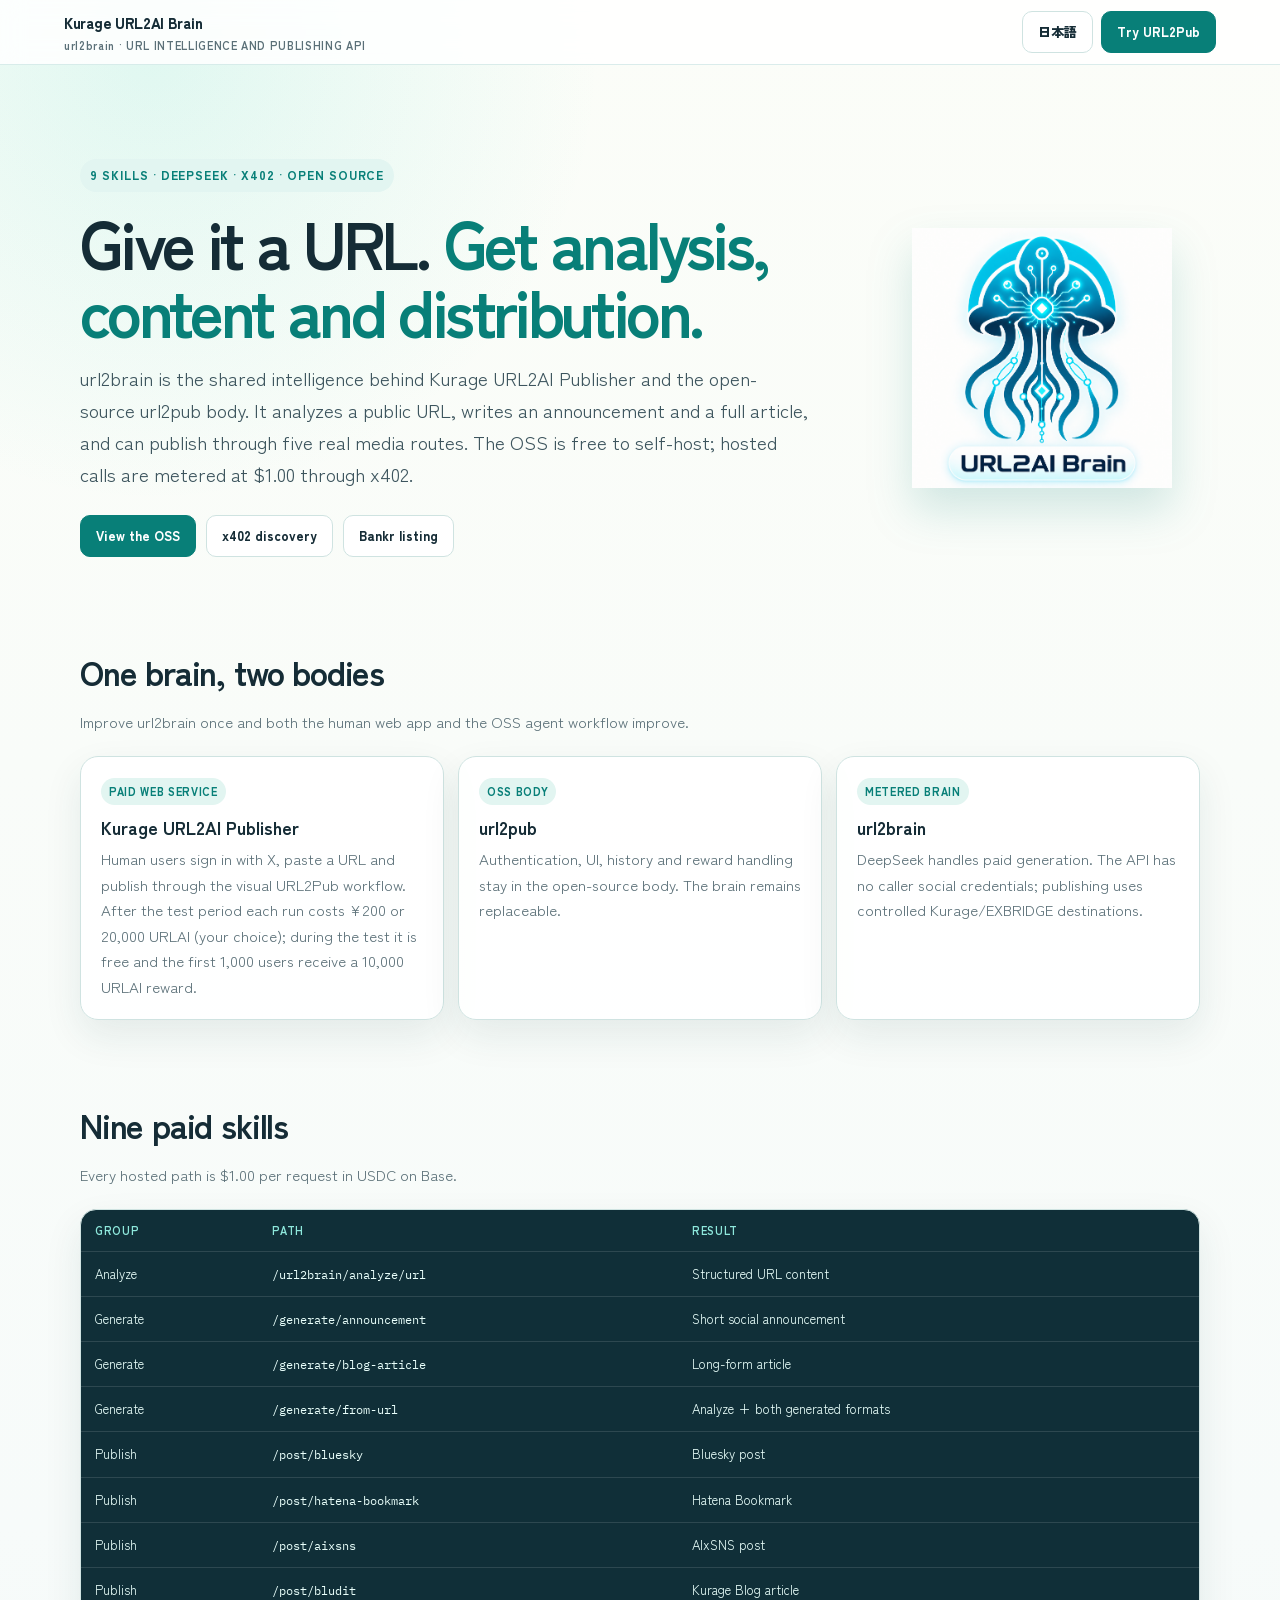
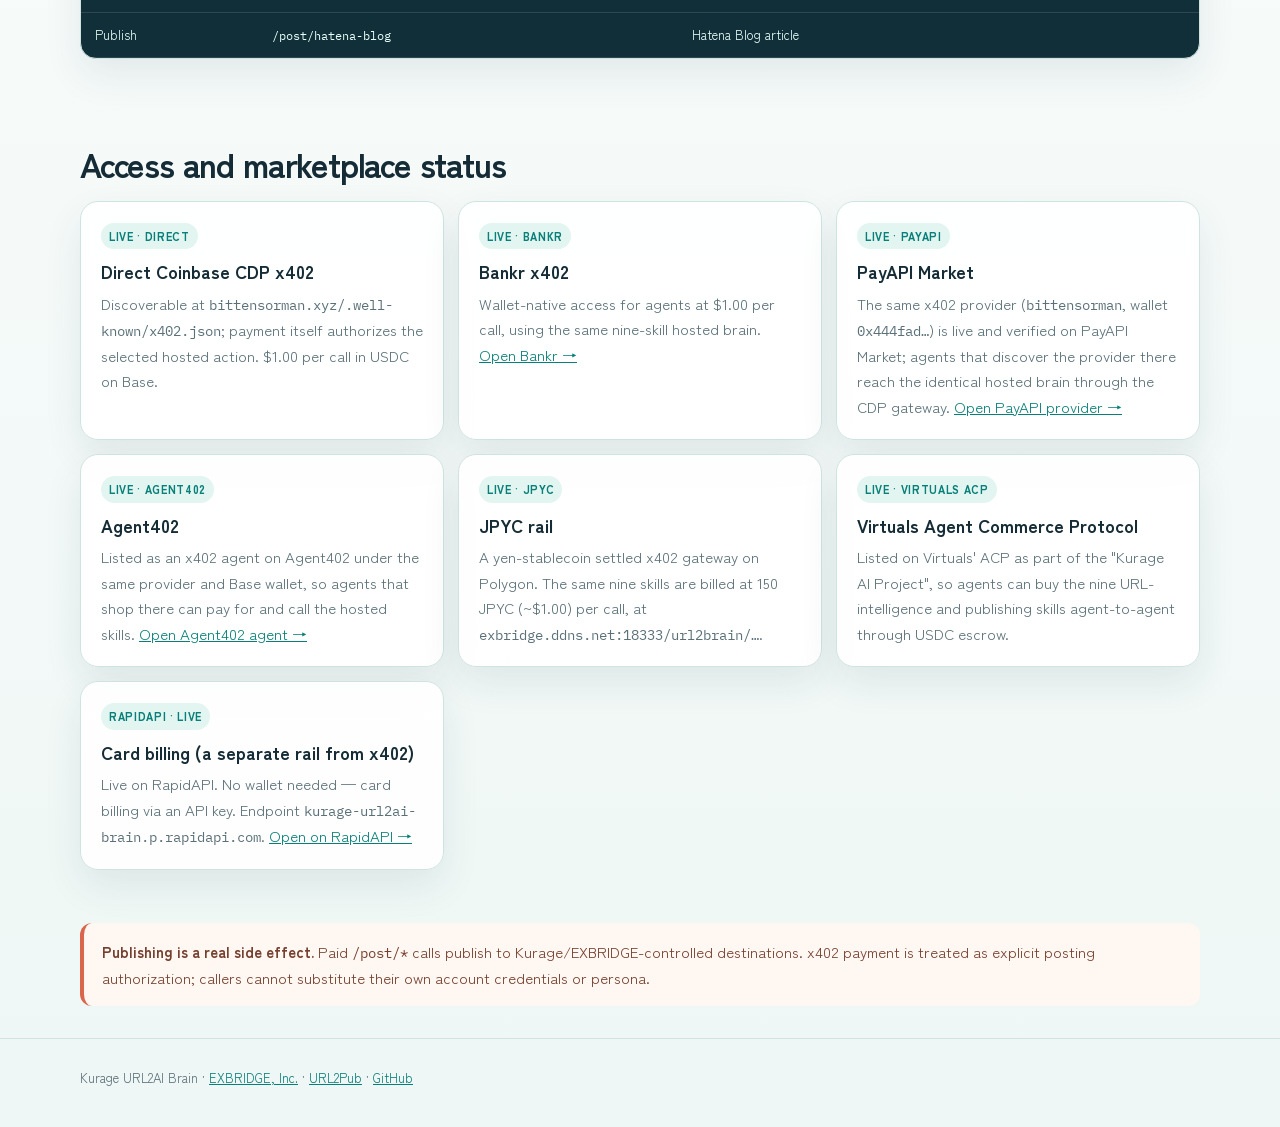
==== commit 39edbd7d: "fix: Publisher is a paid service (200 yen / 20,000 URLAI), not a free app Kurage URL2AI Publisher wa" ====
--- a/landing/index.html
+++ b/landing/index.html
@@ -46,7 +46,7 @@
     <h2>One brain, two bodies</h2>
     <p class="sub">Improve url2brain once and both the human web app and the OSS agent workflow improve.</p>
     <div class="grid">
-      <article class="card"><span class="tag">FREE WEB APP</span><h3>Kurage URL2AI Publisher</h3><p>Human users sign in with X, paste a URL and publish through the visual URL2Pub workflow.</p></article>
+      <article class="card"><span class="tag">PAID WEB SERVICE</span><h3>Kurage URL2AI Publisher</h3><p>Human users sign in with X, paste a URL and publish through the visual URL2Pub workflow. After the test period each run costs ¥200 or 20,000 URLAI (your choice); during the test it is free and the first 1,000 users receive a 10,000 URLAI reward.</p></article>
       <article class="card"><span class="tag">OSS BODY</span><h3>url2pub</h3><p>Authentication, UI, history and reward handling stay in the open-source body. The brain remains replaceable.</p></article>
       <article class="card"><span class="tag">METERED BRAIN</span><h3>url2brain</h3><p>DeepSeek handles paid generation. The API has no caller social credentials; publishing uses controlled Kurage/EXBRIDGE destinations.</p></article>
     </div>
